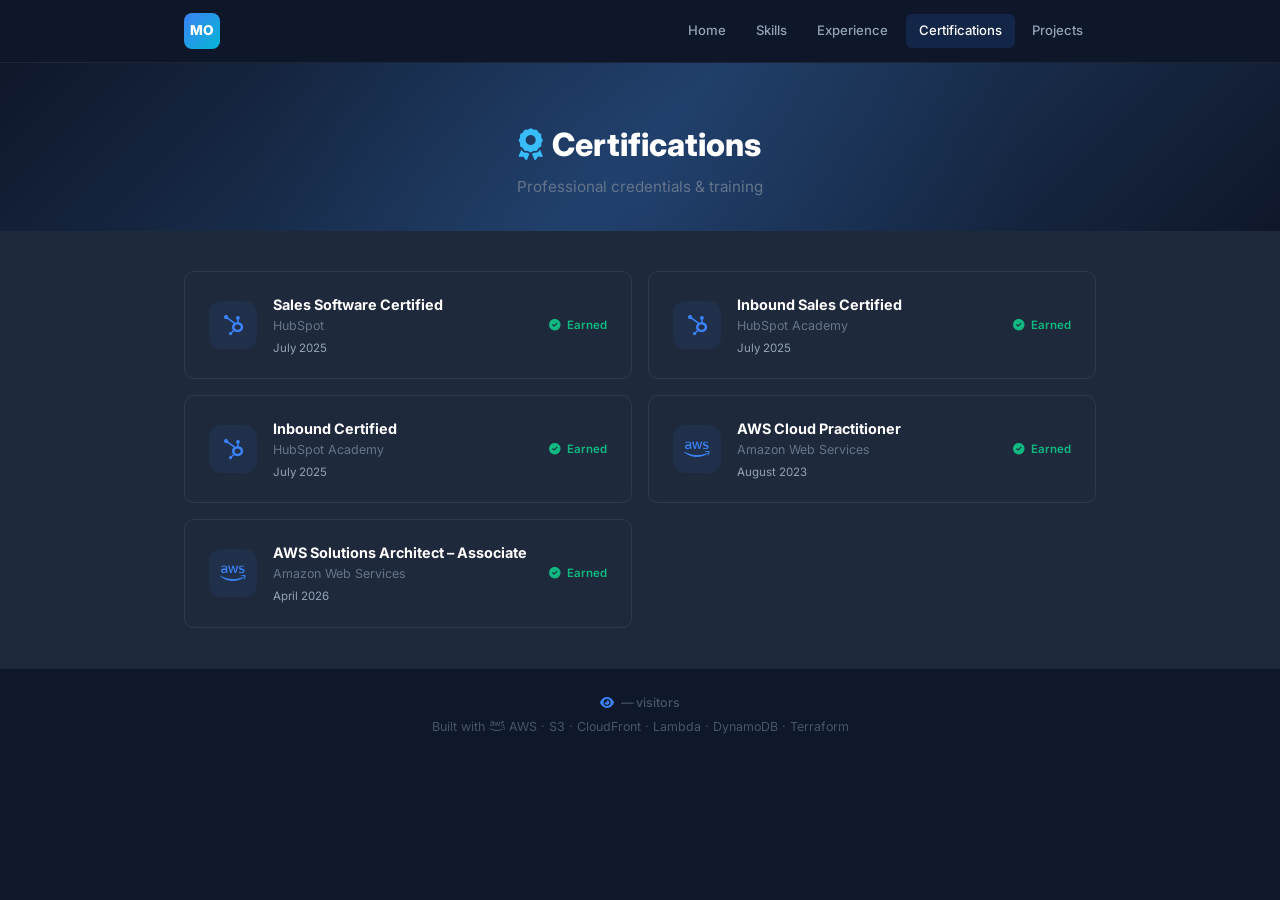
==== site/certifications.html @ 4a108e45 "Add Cloud Practitioner cert and update skills for cost optimization project - Added AWS Cloud Practi" ====
<!DOCTYPE html>
<html lang="en">
<head>
  <meta charset="UTF-8">
  <meta name="viewport" content="width=device-width, initial-scale=1.0">
  <title>Certifications — Michael Ovbey</title>
  <link rel="stylesheet" href="css/style.css">
  <link rel="preconnect" href="https://fonts.googleapis.com">
  <link rel="preconnect" href="https://fonts.gstatic.com" crossorigin>
  <link href="https://fonts.googleapis.com/css2?family=Inter:wght@400;500;600;700;800&display=swap" rel="stylesheet">
  <link rel="stylesheet" href="https://cdnjs.cloudflare.com/ajax/libs/font-awesome/6.5.1/css/all.min.css">
</head>
<body>

  <nav class="nav">
    <div class="nav-inner">
      <a href="index.html" class="nav-logo">MO</a>
      <div class="nav-links">
        <a href="index.html">Home</a>
        <a href="skills.html">Skills</a>
        <a href="experience.html">Experience</a>
        <a href="certifications.html" class="active">Certifications</a>
        <a href="projects.html">Projects</a>
      </div>
      <button class="nav-toggle" aria-label="Menu"><i class="fas fa-bars"></i></button>
    </div>
  </nav>

  <section class="page-header">
    <h1><i class="fas fa-award"></i> Certifications</h1>
    <p>Professional credentials &amp; training</p>
  </section>

  <section class="page-section">
    <div class="container">

      <div class="cert-grid">

        <div class="cert-card">
          <div class="cert-badge"><i class="fab fa-hubspot"></i></div>
          <div class="cert-info">
            <strong>Sales Software Certified</strong>
            <span class="cert-issuer">HubSpot</span>
            <span class="cert-date">July 2025</span>
          </div>
          <div class="cert-status earned"><i class="fas fa-check-circle"></i> Earned</div>
        </div>

        <div class="cert-card">
          <div class="cert-badge"><i class="fab fa-hubspot"></i></div>
          <div class="cert-info">
            <strong>Inbound Sales Certified</strong>
            <span class="cert-issuer">HubSpot Academy</span>
            <span class="cert-date">July 2025</span>
          </div>
          <div class="cert-status earned"><i class="fas fa-check-circle"></i> Earned</div>
        </div>

        <div class="cert-card">
          <div class="cert-badge"><i class="fab fa-hubspot"></i></div>
          <div class="cert-info">
            <strong>Inbound Certified</strong>
            <span class="cert-issuer">HubSpot Academy</span>
            <span class="cert-date">July 2025</span>
          </div>
          <div class="cert-status earned"><i class="fas fa-check-circle"></i> Earned</div>
        </div>

        <div class="cert-card">
          <div class="cert-badge"><i class="fab fa-aws"></i></div>
          <div class="cert-info">
            <strong>AWS Cloud Practitioner</strong>
            <span class="cert-issuer">Amazon Web Services</span>
            <span class="cert-date">August 2023</span>
          </div>
          <div class="cert-status earned"><i class="fas fa-check-circle"></i> Earned</div>
        </div>

        <div class="cert-card">
          <div class="cert-badge"><i class="fab fa-aws"></i></div>
          <div class="cert-info">
            <strong>AWS Solutions Architect – Associate</strong>
            <span class="cert-issuer">Amazon Web Services</span>
            <span class="cert-date">April 2026</span>
          </div>
          <div class="cert-status earned"><i class="fas fa-check-circle"></i> Earned</div>
        </div>

      </div>

    </div>
  </section>

  <footer class="footer">
    <div class="container">
      <p class="visitor-count"><i class="fas fa-eye"></i> <span id="visitor-count">...</span> visitors</p>
      <p>Built with <i class="fab fa-aws"></i> AWS &middot; S3 &middot; CloudFront &middot; Lambda &middot; DynamoDB &middot; Terraform</p>
    </div>
  </footer>

  <script src="js/counter.js"></script>
  <script src="js/nav.js"></script>
</body>
</html>
---- site/css/style.css ----
/* === Reset === */
*, *::before, *::after { box-sizing: border-box; margin: 0; padding: 0; }

body {
  font-family: 'Inter', sans-serif;
  background: #0f172a;
  color: #334155;
  line-height: 1.6;
}

a { color: #3b82f6; text-decoration: none; transition: all 0.2s; }
a:hover { color: #60a5fa; }

.container { max-width: 960px; margin: 0 auto; padding: 0 1.5rem; }

/* === NAV === */
.nav {
  position: sticky; top: 0; z-index: 100;
  background: rgba(15,23,42,0.92);
  backdrop-filter: blur(12px);
  border-bottom: 1px solid rgba(255,255,255,0.06);
}

.nav-inner {
  max-width: 960px; margin: 0 auto;
  display: flex; align-items: center; justify-content: space-between;
  padding: 0.8rem 1.5rem;
}

.nav-logo {
  width: 36px; height: 36px; border-radius: 8px;
  background: linear-gradient(135deg, #3b82f6, #06b6d4);
  color: #fff; font-weight: 800; font-size: 0.85rem;
  display: flex; align-items: center; justify-content: center;
  letter-spacing: 0.5px;
}

.nav-links { display: flex; gap: 0.3rem; }

.nav-links a {
  color: #94a3b8; font-size: 0.82rem; font-weight: 500;
  padding: 0.4rem 0.8rem; border-radius: 6px; transition: all 0.2s;
}

.nav-links a:hover { color: #e2e8f0; background: rgba(255,255,255,0.06); }
.nav-links a.active { color: #fff; background: rgba(59,130,246,0.15); }

.nav-toggle { display: none; background: none; border: none; color: #94a3b8; font-size: 1.2rem; cursor: pointer; }

/* === HERO === */
.hero {
  position: relative; padding: 5rem 1.5rem 4rem; text-align: center;
  background: linear-gradient(135deg, #0f172a 0%, #1e3a5f 50%, #0f172a 100%);
  overflow: hidden;
}

.hero-bg {
  position: absolute; inset: 0;
  background: radial-gradient(circle at 30% 40%, rgba(59,130,246,0.15) 0%, transparent 50%),
              radial-gradient(circle at 70% 60%, rgba(6,182,212,0.1) 0%, transparent 50%);
  pointer-events: none;
}

.hero-content { position: relative; z-index: 1; }

.avatar {
  width: 210px; height: 210px; border-radius: 50%;
  object-fit: cover;
  margin: 0 auto 1.2rem;
  box-shadow: 0 4px 24px rgba(59,130,246,0.4);
  border: 3px solid rgba(59,130,246,0.5);
}

.hero h1 { font-size: 2.8rem; font-weight: 800; color: #fff; letter-spacing: -1px; }
.tagline { color: #38bdf8; font-size: 1.1rem; font-weight: 500; margin-top: 0.3rem; }

.contact-row {
  display: flex; flex-wrap: wrap; justify-content: center;
  gap: 0.5rem 1rem; margin-top: 1.5rem; font-size: 0.82rem;
}

.contact-row a, .contact-row span {
  color: #94a3b8; padding: 0.35rem 0.75rem; border-radius: 6px;
  background: rgba(255,255,255,0.04); border: 1px solid rgba(255,255,255,0.06);
  transition: all 0.2s;
}

.contact-row a:hover { color: #38bdf8; background: rgba(56,189,248,0.08); border-color: rgba(56,189,248,0.15); }
.contact-row i { margin-right: 0.3rem; }

.hero-cta { display: flex; gap: 0.8rem; justify-content: center; margin-top: 2rem; }

/* === BUTTONS === */
.btn {
  display: inline-flex; align-items: center; gap: 0.5rem;
  padding: 0.6rem 1.3rem; border-radius: 8px;
  font-size: 0.85rem; font-weight: 600; transition: all 0.2s; cursor: pointer;
  border: none;
}

.btn-primary {
  background: linear-gradient(135deg, #3b82f6, #2563eb);
  color: #fff; box-shadow: 0 2px 12px rgba(59,130,246,0.3);
}

.btn-primary:hover { color: #fff; transform: translateY(-1px); box-shadow: 0 4px 20px rgba(59,130,246,0.4); }

.btn-outline {
  background: transparent; color: #94a3b8;
  border: 1px solid rgba(255,255,255,0.12);
}

.btn-outline:hover { color: #fff; border-color: rgba(255,255,255,0.25); background: rgba(255,255,255,0.04); }

/* === PAGE HEADER === */
.page-header {
  padding: 3.5rem 1.5rem 2rem; text-align: center;
  background: linear-gradient(135deg, #0f172a, #1e3a5f, #0f172a);
  position: relative; overflow: hidden;
}

.page-header::before {
  content: ''; position: absolute; inset: 0;
  background: radial-gradient(circle at 50% 80%, rgba(59,130,246,0.1) 0%, transparent 60%);
  pointer-events: none;
}

.page-header h1 {
  font-size: 2rem; font-weight: 800; color: #fff;
  display: flex; align-items: center; justify-content: center; gap: 0.6rem;
  position: relative;
}

.page-header h1 i { color: #38bdf8; }
.page-header p { color: #64748b; font-size: 0.95rem; margin-top: 0.3rem; position: relative; }

/* === PAGE SECTION === */
.page-section { background: #1e293b; padding: 2.5rem 0; }

.section-title {
  font-size: 0.8rem; font-weight: 700; text-transform: uppercase; letter-spacing: 1.5px;
  color: #e2e8f0; margin-bottom: 1.2rem; padding-bottom: 0.5rem;
  border-bottom: 2px solid rgba(255,255,255,0.1);
  display: flex; align-items: center; gap: 0.5rem;
}

.section-title i {
  color: #3b82f6; font-size: 0.9rem; width: 26px; height: 26px;
  display: flex; align-items: center; justify-content: center;
  background: rgba(59,130,246,0.08); border-radius: 6px;
}

/* === ABOUT CARD === */
.about-card {
  font-size: 0.95rem; line-height: 1.8; color: #94a3b8;
  padding: 1.3rem 1.5rem; border-radius: 10px;
  border-left: 4px solid #3b82f6;
  background: rgba(59,130,246,0.06);
  margin-bottom: 2rem;
}

/* === STATS === */
.stats-row { display: grid; grid-template-columns: repeat(4, 1fr); gap: 1rem; margin-bottom: 2.5rem; }

.stat-card {
  text-align: center; padding: 1.2rem 0.8rem; border-radius: 10px;
  border: 1px solid rgba(255,255,255,0.08); transition: all 0.2s;
}

.stat-card:hover { border-color: #3b82f6; box-shadow: 0 4px 16px rgba(59,130,246,0.08); transform: translateY(-2px); }
.stat-card i { font-size: 1.5rem; color: #3b82f6; margin-bottom: 0.5rem; display: block; }
.stat-card strong { font-size: 1.3rem; color: #fff; display: block; }
.stat-card span { font-size: 0.75rem; color: #64748b; }

/* === QUICK LINKS === */
.quick-links h3 {
  font-size: 0.75rem; font-weight: 700; text-transform: uppercase;
  letter-spacing: 1.5px; color: #94a3b8; margin-bottom: 0.8rem;
}

.link-grid { display: grid; grid-template-columns: repeat(2, 1fr); gap: 0.8rem; }

.link-card {
  display: flex; flex-direction: column; gap: 0.2rem;
  padding: 1.2rem; border-radius: 10px;
  border: 1px solid rgba(255,255,255,0.08); transition: all 0.2s; color: #cbd5e1;
}

.link-card:hover { border-color: #3b82f6; box-shadow: 0 4px 16px rgba(59,130,246,0.08); transform: translateY(-2px); color: #cbd5e1; }
.link-card i { font-size: 1.3rem; color: #3b82f6; margin-bottom: 0.3rem; }
.link-card strong { font-size: 0.9rem; color: #fff; }
.link-card span { font-size: 0.78rem; color: #64748b; }

/* === SKILL GRID === */
.skill-grid { display: grid; grid-template-columns: repeat(3, 1fr); gap: 1rem; }

.skill-card {
  padding: 1.3rem; border-radius: 10px;
  border: 1px solid rgba(255,255,255,0.08); transition: all 0.2s;
  background: rgba(255,255,255,0.03);
}

.skill-card:hover { border-color: #3b82f6; box-shadow: 0 4px 16px rgba(59,130,246,0.08); transform: translateY(-2px); }

.skill-card.dark {
  background: linear-gradient(135deg, #0f172a, #1e293b);
  border-color: rgba(255,255,255,0.08); color: #cbd5e1;
}

.skill-card.dark:hover { border-color: rgba(59,130,246,0.3); }
.skill-card.dark strong { color: #fff; }

.skill-icon {
  width: 40px; height: 40px; border-radius: 10px;
  background: rgba(59,130,246,0.08); color: #3b82f6;
  display: flex; align-items: center; justify-content: center;
  font-size: 1.1rem; margin-bottom: 0.8rem;
}

.skill-card.dark .skill-icon { background: rgba(59,130,246,0.15); }
.skill-card strong { display: block; font-size: 0.9rem; color: #fff; margin-bottom: 0.3rem; }
.skill-card p { font-size: 0.78rem; color: #94a3b8; line-height: 1.5; }
.skill-card.dark p { color: #94a3b8; }

/* === TIMELINE === */
.timeline-item {
  display: flex; gap: 1.2rem; margin-bottom: 1.5rem; position: relative;
}

.timeline-dot {
  width: 14px; height: 14px; border-radius: 50%;
  background: rgba(255,255,255,0.1); border: 3px solid #1e293b;
  box-shadow: 0 0 0 2px rgba(255,255,255,0.1);
  flex-shrink: 0; margin-top: 1.2rem;
}

.timeline-dot.active { background: #3b82f6; box-shadow: 0 0 0 2px #3b82f6, 0 0 12px rgba(59,130,246,0.3); }

.timeline-card {
  flex: 1; padding: 1.2rem 1.4rem; border-radius: 10px;
  border: 1px solid rgba(255,255,255,0.08); transition: all 0.2s;
}

.timeline-card:hover { border-color: rgba(255,255,255,0.15); box-shadow: 0 2px 12px rgba(0,0,0,0.2); }

.timeline-header { display: flex; justify-content: space-between; align-items: flex-start; }
.company { font-size: 1rem; color: #fff; }
.location { font-size: 0.78rem; color: #94a3b8; margin-left: 0.5rem; }
.date { font-size: 0.75rem; color: #94a3b8; font-weight: 600; white-space: nowrap; }
.job-title { font-size: 0.85rem; font-weight: 600; color: #3b82f6; margin: 0.25rem 0 0.5rem; }
.edu-desc { font-size: 0.85rem; color: #94a3b8; line-height: 1.6; }

.timeline-card ul { font-size: 0.82rem; padding-left: 1.2rem; color: #94a3b8; }
.timeline-card li { margin-bottom: 0.35rem; line-height: 1.5; }
.timeline-card li::marker { color: rgba(255,255,255,0.15); }

.role-divider { height: 1px; background: rgba(255,255,255,0.08); margin: 1rem 0; border: none; border-top: 1px dashed rgba(255,255,255,0.08); }

/* === CERT GRID === */
.cert-grid { display: grid; grid-template-columns: repeat(2, 1fr); gap: 1rem; }

.cert-card {
  display: flex; align-items: center; gap: 1rem;
  padding: 1.3rem 1.5rem; border-radius: 10px;
  border: 1px solid rgba(255,255,255,0.08); transition: all 0.2s;
}

.cert-card:hover { border-color: #3b82f6; box-shadow: 0 4px 16px rgba(59,130,246,0.08); transform: translateY(-2px); }
.cert-card.pending { border-style: dashed; opacity: 0.7; }

.cert-badge {
  width: 48px; height: 48px; border-radius: 12px;
  background: rgba(59,130,246,0.08); color: #3b82f6;
  display: flex; align-items: center; justify-content: center;
  font-size: 1.3rem; flex-shrink: 0;
}

.cert-card.pending .cert-badge { color: #94a3b8; background: rgba(148,163,184,0.08); }

.cert-info { flex: 1; }
.cert-info strong { display: block; font-size: 0.9rem; color: #fff; }
.cert-issuer { display: block; font-size: 0.78rem; color: #64748b; }
.cert-date { display: block; font-size: 0.72rem; color: #94a3b8; margin-top: 0.2rem; }

.cert-status { font-size: 0.72rem; font-weight: 600; white-space: nowrap; }
.cert-status.earned { color: #10b981; }
.cert-status.in-progress { color: #94a3b8; }
.cert-status i { margin-right: 0.2rem; }

/* === PROJECT FEATURE === */
.project-feature {
  padding: 2rem; border-radius: 12px;
  background: linear-gradient(135deg, #0f172a, #1e293b);
  border: 1px solid rgba(59,130,246,0.15);
}

.project-feature-header { display: flex; justify-content: space-between; align-items: center; flex-wrap: wrap; gap: 0.8rem; margin-bottom: 1rem; }
.project-feature h2 { font-size: 1.4rem; color: #fff; font-weight: 700; border: none; padding: 0; margin: 0; text-transform: none; letter-spacing: normal; }

.project-tech { display: flex; flex-wrap: wrap; gap: 0.4rem; }
.project-tech span {
  font-size: 0.65rem; font-weight: 600; padding: 0.25rem 0.6rem; border-radius: 5px;
  background: rgba(59,130,246,0.15); color: #60a5fa;
  text-transform: uppercase; letter-spacing: 0.5px;
}

.project-desc { font-size: 0.92rem; color: #94a3b8; line-height: 1.7; margin-bottom: 1.5rem; }

.arch-grid { display: grid; grid-template-columns: repeat(2, 1fr); gap: 0.8rem; margin-bottom: 1.5rem; }

.arch-card {
  padding: 1rem; border-radius: 8px;
  background: rgba(255,255,255,0.03); border: 1px solid rgba(255,255,255,0.06);
  transition: all 0.2s;
}

.arch-card:hover { border-color: rgba(59,130,246,0.2); background: rgba(59,130,246,0.04); }
.arch-card i { color: #38bdf8; font-size: 1.1rem; margin-bottom: 0.5rem; display: block; }
.arch-card strong { color: #e2e8f0; font-size: 0.85rem; display: block; margin-bottom: 0.3rem; }
.arch-card p { color: #64748b; font-size: 0.78rem; line-height: 1.5; }

.project-links { display: flex; flex-wrap: wrap; gap: 0.6rem; }

/* === PROJECT DROPDOWN === */
.project-details {
  margin-bottom: 1.5rem; border-radius: 8px;
  border: 1px solid rgba(255,255,255,0.08);
  background: rgba(255,255,255,0.02);
  overflow: hidden;
}

.project-details summary {
  padding: 0.8rem 1.2rem; cursor: pointer;
  font-size: 0.85rem; font-weight: 600; color: #38bdf8;
  display: flex; align-items: center; gap: 0.5rem;
  list-style: none; transition: background 0.2s;
}

.project-details summary::-webkit-details-marker { display: none; }
.project-details summary::before {
  content: '\f078'; font-family: 'Font Awesome 6 Free'; font-weight: 900;
  font-size: 0.65rem; transition: transform 0.2s; color: #3b82f6;
}

.project-details[open] summary::before { transform: rotate(180deg); }
.project-details summary:hover { background: rgba(59,130,246,0.06); }

.project-details-body {
  padding: 1.2rem 1.5rem; border-top: 1px solid rgba(255,255,255,0.06);
}

.project-details-body h3 {
  font-size: 0.82rem; font-weight: 700; color: #e2e8f0;
  text-transform: uppercase; letter-spacing: 1px;
  margin: 1.2rem 0 0.6rem; border: none; padding: 0;
}

.project-details-body h3:first-child { margin-top: 0; }

.project-details-body p {
  font-size: 0.82rem; color: #94a3b8; line-height: 1.7; margin-bottom: 0.5rem;
}

.project-details-body ul {
  font-size: 0.82rem; color: #94a3b8; padding-left: 1.2rem; margin-bottom: 0.8rem;
}

.project-details-body li { margin-bottom: 0.3rem; line-height: 1.5; }
.project-details-body li::marker { color: #3b82f6; }

.arch-diagram {
  width: 100%; border-radius: 10px; margin: 0.8rem 0 0.5rem;
  background: #fff; border: 1px solid rgba(255,255,255,0.12);
  padding: 0.8rem; overflow-x: auto;
}

.arch-diagram img {
  width: 100%; border-radius: 6px; display: block;
}

.arch-diagram pre {
  font-family: 'Courier New', monospace; font-size: 0.7rem;
  color: #94a3b8; line-height: 1.4; white-space: pre; margin: 0;
}

.arch-diagram .highlight { color: #38bdf8; }
.arch-diagram .service { color: #60a5fa; }
.arch-diagram .arrow { color: #475569; }

/* === FOOTER === */
.footer {
  background: #0f172a; padding: 1.5rem; text-align: center;
  border-top: 1px solid rgba(255,255,255,0.05);
}

.footer p { font-size: 0.78rem; color: #475569; }
.footer a { color: #38bdf8; }
.visitor-count { font-size: 0.85rem; color: #94a3b8; margin-bottom: 0.3rem; font-weight: 500; }
.visitor-count i { margin-right: 0.3rem; color: #3b82f6; }

/* === RESPONSIVE === */
@media (max-width: 768px) {
  .nav-links { display: none; position: absolute; top: 100%; left: 0; right: 0; background: rgba(15,23,42,0.98); flex-direction: column; padding: 0.5rem; border-bottom: 1px solid rgba(255,255,255,0.06); }
  .nav-links.open { display: flex; }
  .nav-toggle { display: block; }
  .hero h1 { font-size: 2rem; }
  .contact-row { font-size: 0.75rem; }
  .stats-row { grid-template-columns: repeat(2, 1fr); }
  .link-grid { grid-template-columns: 1fr; }
  .skill-grid { grid-template-columns: 1fr; }
  .cert-grid { grid-template-columns: 1fr; }
  .arch-grid { grid-template-columns: 1fr; }
  .hero-cta { flex-direction: column; align-items: center; }
  .project-feature-header { flex-direction: column; align-items: flex-start; }
}
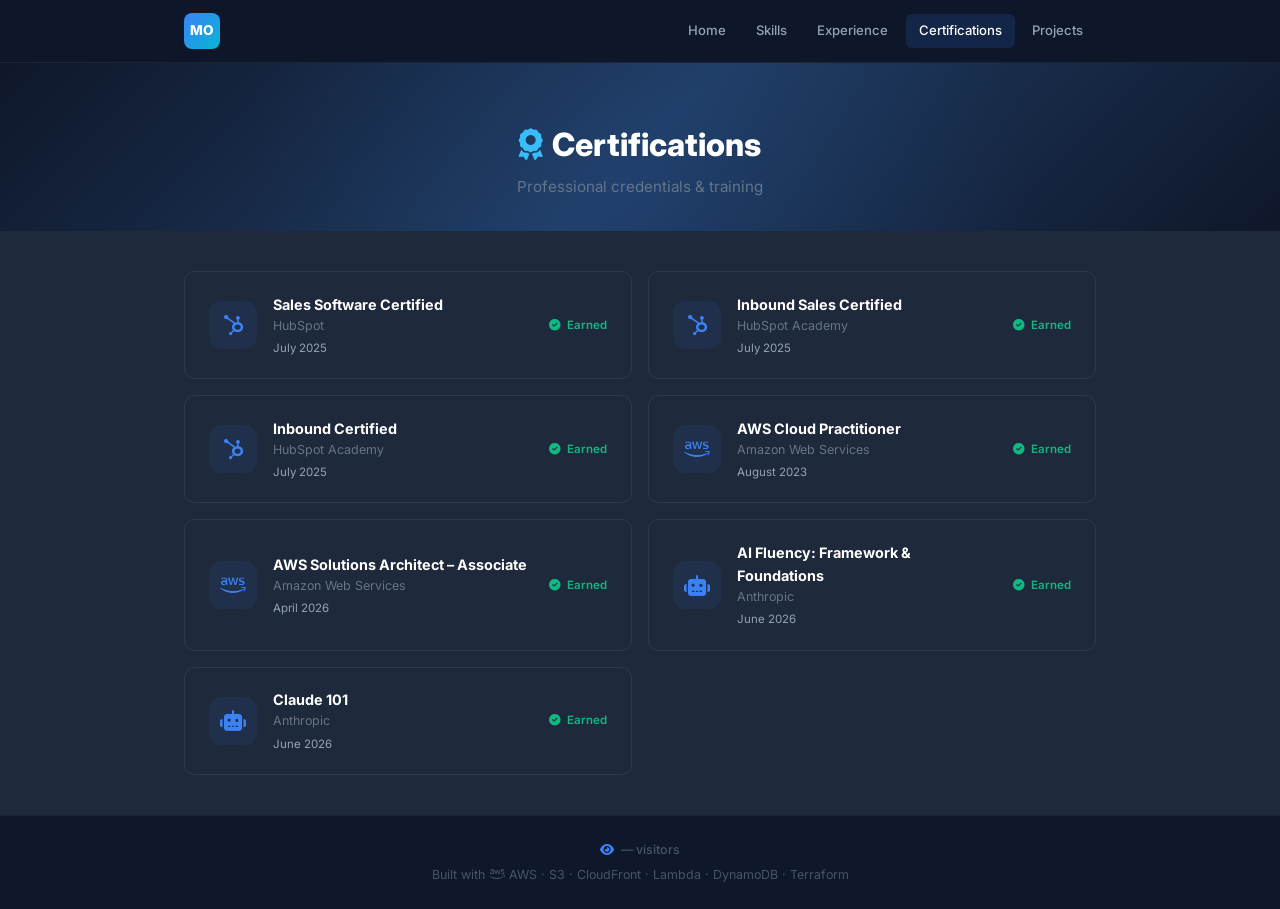
==== commit ff79da87: "Add Anthropic AI Fluency and Claude 101 certifications - Added AI Fluency: Framework & Foundations c" ====
--- a/site/certifications.html
+++ b/site/certifications.html
@@ -86,6 +86,26 @@
           <div class="cert-status earned"><i class="fas fa-check-circle"></i> Earned</div>
         </div>
 
+        <div class="cert-card">
+          <div class="cert-badge"><i class="fas fa-robot"></i></div>
+          <div class="cert-info">
+            <strong>AI Fluency: Framework &amp; Foundations</strong>
+            <span class="cert-issuer">Anthropic</span>
+            <span class="cert-date">June 2026</span>
+          </div>
+          <div class="cert-status earned"><i class="fas fa-check-circle"></i> Earned</div>
+        </div>
+
+        <div class="cert-card">
+          <div class="cert-badge"><i class="fas fa-robot"></i></div>
+          <div class="cert-info">
+            <strong>Claude 101</strong>
+            <span class="cert-issuer">Anthropic</span>
+            <span class="cert-date">June 2026</span>
+          </div>
+          <div class="cert-status earned"><i class="fas fa-check-circle"></i> Earned</div>
+        </div>
+
       </div>
 
     </div>
--- a/site/css/style.css
+++ b/site/css/style.css
@@ -413,3 +413,29 @@
   .hero-cta { flex-direction: column; align-items: center; }
   .project-feature-header { flex-direction: column; align-items: flex-start; }
 }
+
+
+/* === Employment Type Badges === */
+.badge {
+  display: inline-block;
+  font-size: 0.65rem;
+  font-weight: 600;
+  padding: 0.15rem 0.5rem;
+  border-radius: 4px;
+  vertical-align: middle;
+  margin-left: 0.5rem;
+  text-transform: uppercase;
+  letter-spacing: 0.5px;
+}
+
+.badge-part-time {
+  color: #f59e0b;
+  background: rgba(245,158,11,0.1);
+  border: 1px solid rgba(245,158,11,0.2);
+}
+
+.badge-full-time {
+  color: #10b981;
+  background: rgba(16,185,129,0.1);
+  border: 1px solid rgba(16,185,129,0.2);
+}
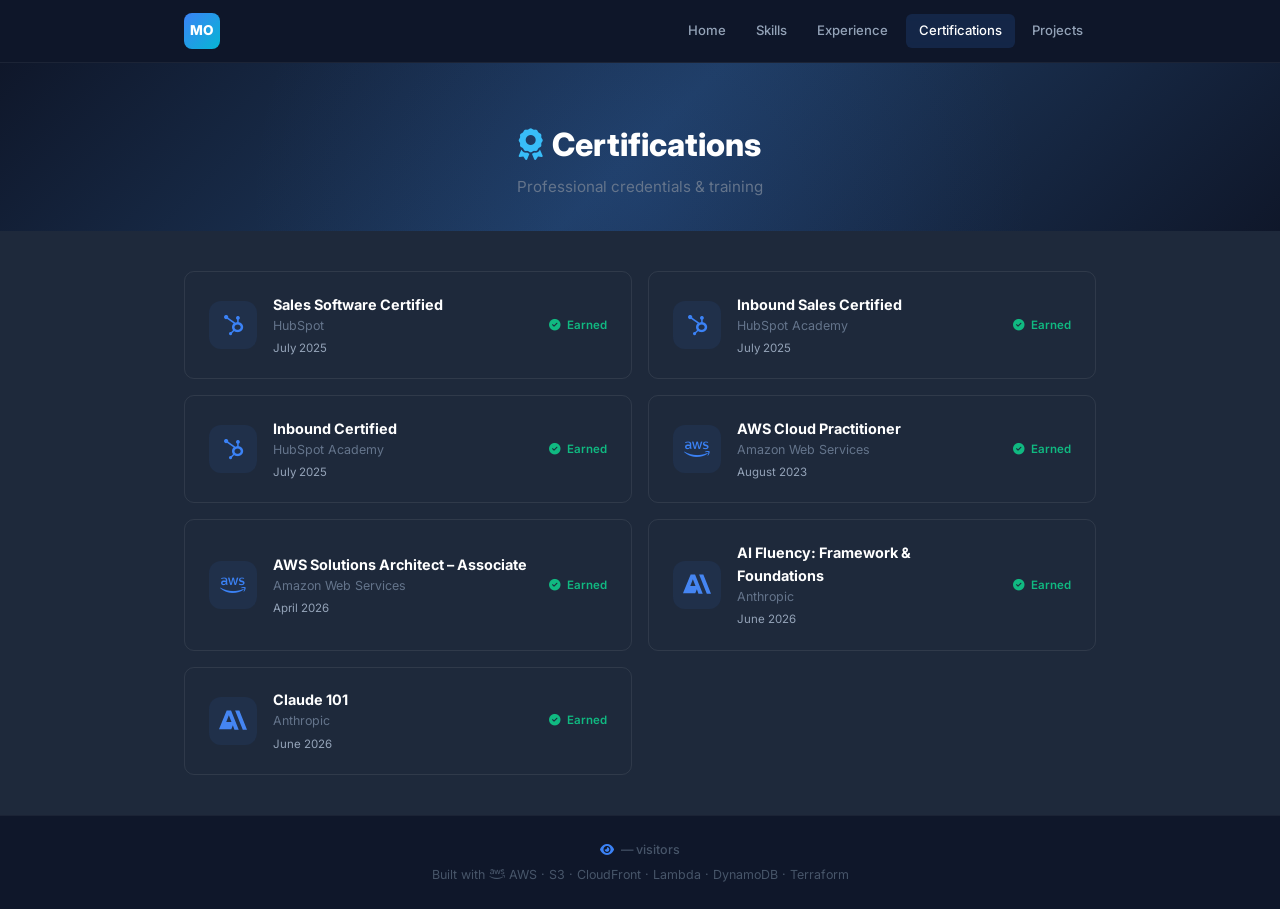
==== commit dda22cb9: "Replace robot icon with Anthropic logo for AI certs - Added anthropic-logo.svg to assets (official A" ====
--- a/site/certifications.html
+++ b/site/certifications.html
@@ -87,7 +87,7 @@
         </div>
 
         <div class="cert-card">
-          <div class="cert-badge"><i class="fas fa-robot"></i></div>
+          <div class="cert-badge"><img src="assets/anthropic-logo.svg" alt="Anthropic" class="cert-icon"></div>
           <div class="cert-info">
             <strong>AI Fluency: Framework &amp; Foundations</strong>
             <span class="cert-issuer">Anthropic</span>
@@ -97,7 +97,7 @@
         </div>
 
         <div class="cert-card">
-          <div class="cert-badge"><i class="fas fa-robot"></i></div>
+          <div class="cert-badge"><img src="assets/anthropic-logo.svg" alt="Anthropic" class="cert-icon"></div>
           <div class="cert-info">
             <strong>Claude 101</strong>
             <span class="cert-issuer">Anthropic</span>
--- a/site/css/style.css
+++ b/site/css/style.css
@@ -438,4 +438,10 @@
   color: #10b981;
   background: rgba(16,185,129,0.1);
   border: 1px solid rgba(16,185,129,0.2);
+}
+
+.cert-icon {
+  width: 28px;
+  height: 28px;
+  filter: invert(45%) sepia(80%) saturate(500%) hue-rotate(180deg) brightness(95%);
 }
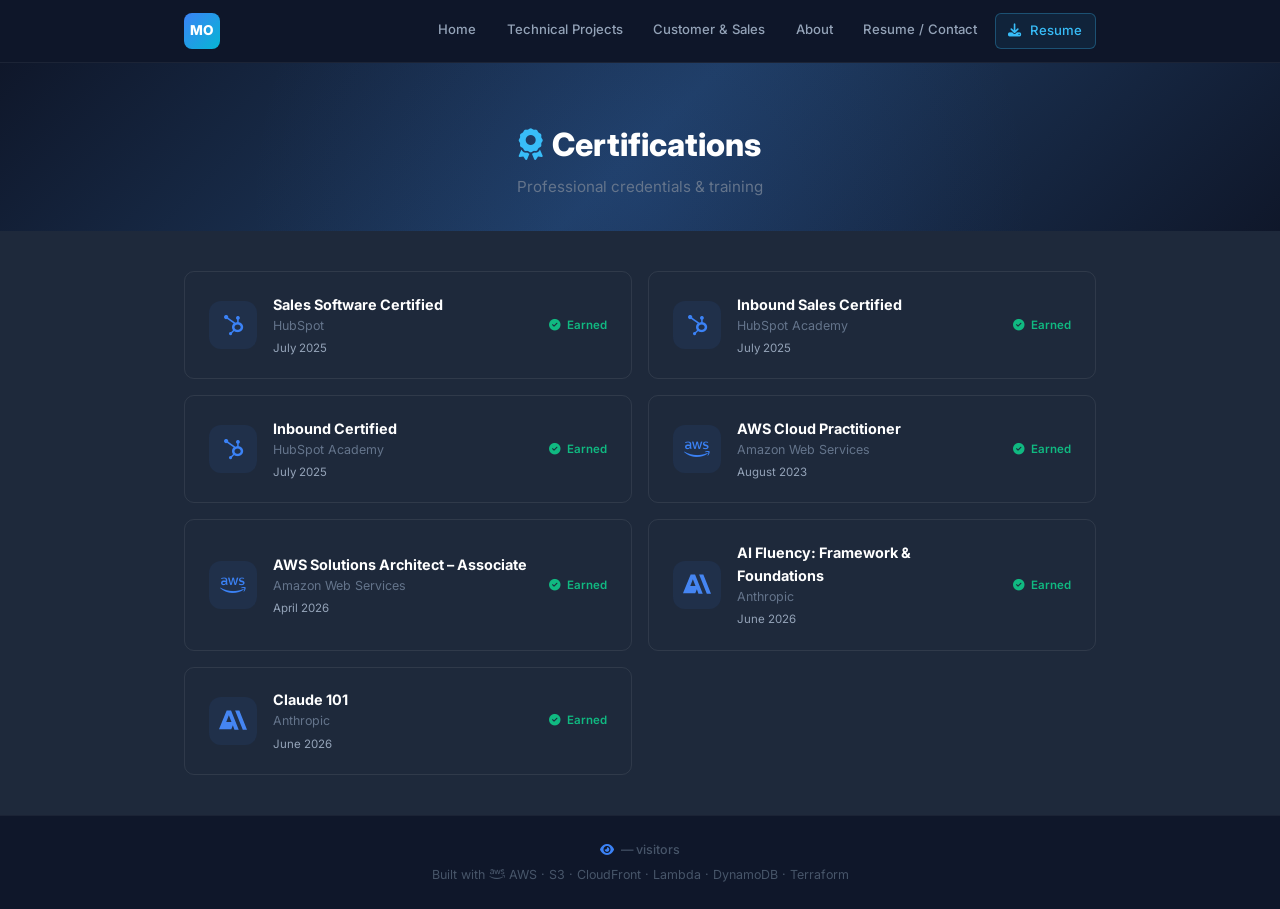
==== commit 44e6ef86: "Update nav on skills, experience, and certifications pages Bring the secondary pages in line with th" ====
--- a/site/certifications.html
+++ b/site/certifications.html
@@ -4,6 +4,7 @@
   <meta charset="UTF-8">
   <meta name="viewport" content="width=device-width, initial-scale=1.0">
   <title>Certifications — Michael Ovbey</title>
+  <link rel="icon" type="image/svg+xml" href="assets/favicon.svg">
   <link rel="stylesheet" href="css/style.css">
   <link rel="preconnect" href="https://fonts.googleapis.com">
   <link rel="preconnect" href="https://fonts.gstatic.com" crossorigin>
@@ -17,10 +18,11 @@
       <a href="index.html" class="nav-logo">MO</a>
       <div class="nav-links">
         <a href="index.html">Home</a>
-        <a href="skills.html">Skills</a>
-        <a href="experience.html">Experience</a>
-        <a href="certifications.html" class="active">Certifications</a>
-        <a href="projects.html">Projects</a>
+        <a href="technical.html">Technical Projects</a>
+        <a href="customer-sales.html">Customer &amp; Sales</a>
+        <a href="about.html">About</a>
+        <a href="contact.html">Resume / Contact</a>
+        <a href="assets/Michael-Ovbey-Resume.pdf" class="nav-resume" download><i class="fas fa-download"></i> Resume</a>
       </div>
       <button class="nav-toggle" aria-label="Menu"><i class="fas fa-bars"></i></button>
     </div>
--- a/site/css/style.css
+++ b/site/css/style.css
@@ -444,4 +444,122 @@
   width: 28px;
   height: 28px;
   filter: invert(45%) sepia(80%) saturate(500%) hue-rotate(180deg) brightness(95%);
+}
+
+/* ============================================================
+   REDESIGN COMPONENTS (three-lane positioning)
+   ============================================================ */
+
+/* Resume button in nav */
+.nav-resume {
+  color: #38bdf8 !important;
+  border: 1px solid rgba(56,189,248,0.3);
+  background: rgba(56,189,248,0.08);
+}
+.nav-resume:hover { color: #fff !important; background: rgba(56,189,248,0.18); }
+.nav-resume i { margin-right: 0.3rem; }
+
+/* Hero summary line */
+.hero-summary {
+  max-width: 640px; margin: 1rem auto 0;
+  color: #cbd5e1; font-size: 0.95rem; line-height: 1.7;
+}
+
+/* Currently Targeting band */
+.targeting-band {
+  background: #131f38;
+  border-bottom: 1px solid rgba(255,255,255,0.06);
+  padding: 1.1rem 0;
+}
+.targeting-inner {
+  display: flex; align-items: center; gap: 1rem; flex-wrap: wrap;
+  justify-content: center;
+}
+.targeting-label {
+  font-size: 0.75rem; font-weight: 700; text-transform: uppercase;
+  letter-spacing: 1px; color: #38bdf8; white-space: nowrap;
+}
+.targeting-label i { margin-right: 0.4rem; }
+.targeting-detail {
+  display: flex; flex-wrap: wrap; gap: 0.5rem 1.5rem;
+  font-size: 0.82rem; color: #94a3b8; justify-content: center;
+}
+.targeting-detail i { color: #3b82f6; margin-right: 0.35rem; }
+
+/* Lane intro paragraph */
+.lane-intro {
+  font-size: 0.92rem; color: #94a3b8; line-height: 1.7;
+  margin-bottom: 1.4rem; max-width: 760px;
+}
+
+/* Lane cards (Where I Can Add Value) */
+.lane-grid { display: grid; grid-template-columns: repeat(3, 1fr); gap: 1rem; }
+.lane-card {
+  padding: 1.5rem; border-radius: 12px;
+  background: linear-gradient(135deg, #0f172a, #1e293b);
+  border: 1px solid rgba(59,130,246,0.15);
+  display: flex; flex-direction: column;
+  transition: all 0.2s;
+}
+.lane-card:hover { border-color: #3b82f6; transform: translateY(-2px); box-shadow: 0 6px 20px rgba(59,130,246,0.12); }
+.lane-icon {
+  width: 46px; height: 46px; border-radius: 12px;
+  background: rgba(59,130,246,0.12); color: #38bdf8;
+  display: flex; align-items: center; justify-content: center;
+  font-size: 1.25rem; margin-bottom: 0.9rem;
+}
+.lane-card h3 { font-size: 1rem; color: #fff; margin-bottom: 0.5rem; }
+.lane-card p { font-size: 0.83rem; color: #94a3b8; line-height: 1.6; flex: 1; }
+.lane-link {
+  margin-top: 0.9rem; font-size: 0.8rem; font-weight: 600; color: #38bdf8;
+  display: inline-flex; align-items: center; gap: 0.4rem;
+}
+.lane-link i { transition: transform 0.2s; }
+.lane-link:hover i { transform: translateX(3px); }
+
+/* Alternating section background */
+.page-section.alt { background: #16233d; }
+
+/* "See more" inline link under sections */
+.cert-more { margin-top: 1.2rem; font-size: 0.85rem; }
+.cert-more a { font-weight: 600; display: inline-flex; align-items: center; gap: 0.4rem; }
+.cert-more i { transition: transform 0.2s; }
+.cert-more a:hover i { transform: translateX(3px); }
+
+/* Featured project list (homepage) */
+.feature-list { display: flex; flex-direction: column; gap: 0.8rem; }
+.feature-item {
+  display: flex; align-items: center; gap: 1rem;
+  padding: 1.3rem 1.5rem; border-radius: 12px;
+  background: linear-gradient(135deg, #0f172a, #1e293b);
+  border: 1px solid rgba(59,130,246,0.15);
+  transition: all 0.2s; color: #cbd5e1;
+}
+.feature-item:hover { border-color: #3b82f6; transform: translateY(-2px); box-shadow: 0 6px 20px rgba(59,130,246,0.12); color: #cbd5e1; }
+.feature-item-main { flex: 1; }
+.feature-item-main strong { display: block; font-size: 1rem; color: #fff; margin-bottom: 0.3rem; }
+.feature-item-main p { font-size: 0.83rem; color: #94a3b8; line-height: 1.6; margin-bottom: 0.6rem; }
+.feature-arrow { color: #3b82f6; font-size: 1rem; flex-shrink: 0; transition: transform 0.2s; }
+.feature-item:hover .feature-arrow { transform: translateX(4px); }
+
+/* Structured project blocks (Technical Projects page) */
+.project-block { margin-bottom: 1.4rem; }
+.project-block:last-of-type { margin-bottom: 0; }
+.project-block h3 {
+  font-size: 0.82rem; font-weight: 700; color: #e2e8f0;
+  text-transform: uppercase; letter-spacing: 1px;
+  margin-bottom: 0.6rem; border: none; padding: 0;
+  display: flex; align-items: center; gap: 0.5rem;
+}
+.project-block h3 i { color: #38bdf8; font-size: 0.85rem; }
+.project-block p { font-size: 0.85rem; color: #94a3b8; line-height: 1.7; }
+.project-block ul { font-size: 0.85rem; color: #94a3b8; padding-left: 1.2rem; }
+.project-block li { margin-bottom: 0.4rem; line-height: 1.6; }
+.project-block li::marker { color: #3b82f6; }
+.project-block strong { color: #cbd5e1; }
+
+@media (max-width: 768px) {
+  .lane-grid { grid-template-columns: 1fr; }
+  .targeting-inner { flex-direction: column; text-align: center; }
+  .feature-item { flex-direction: row; }
 }
